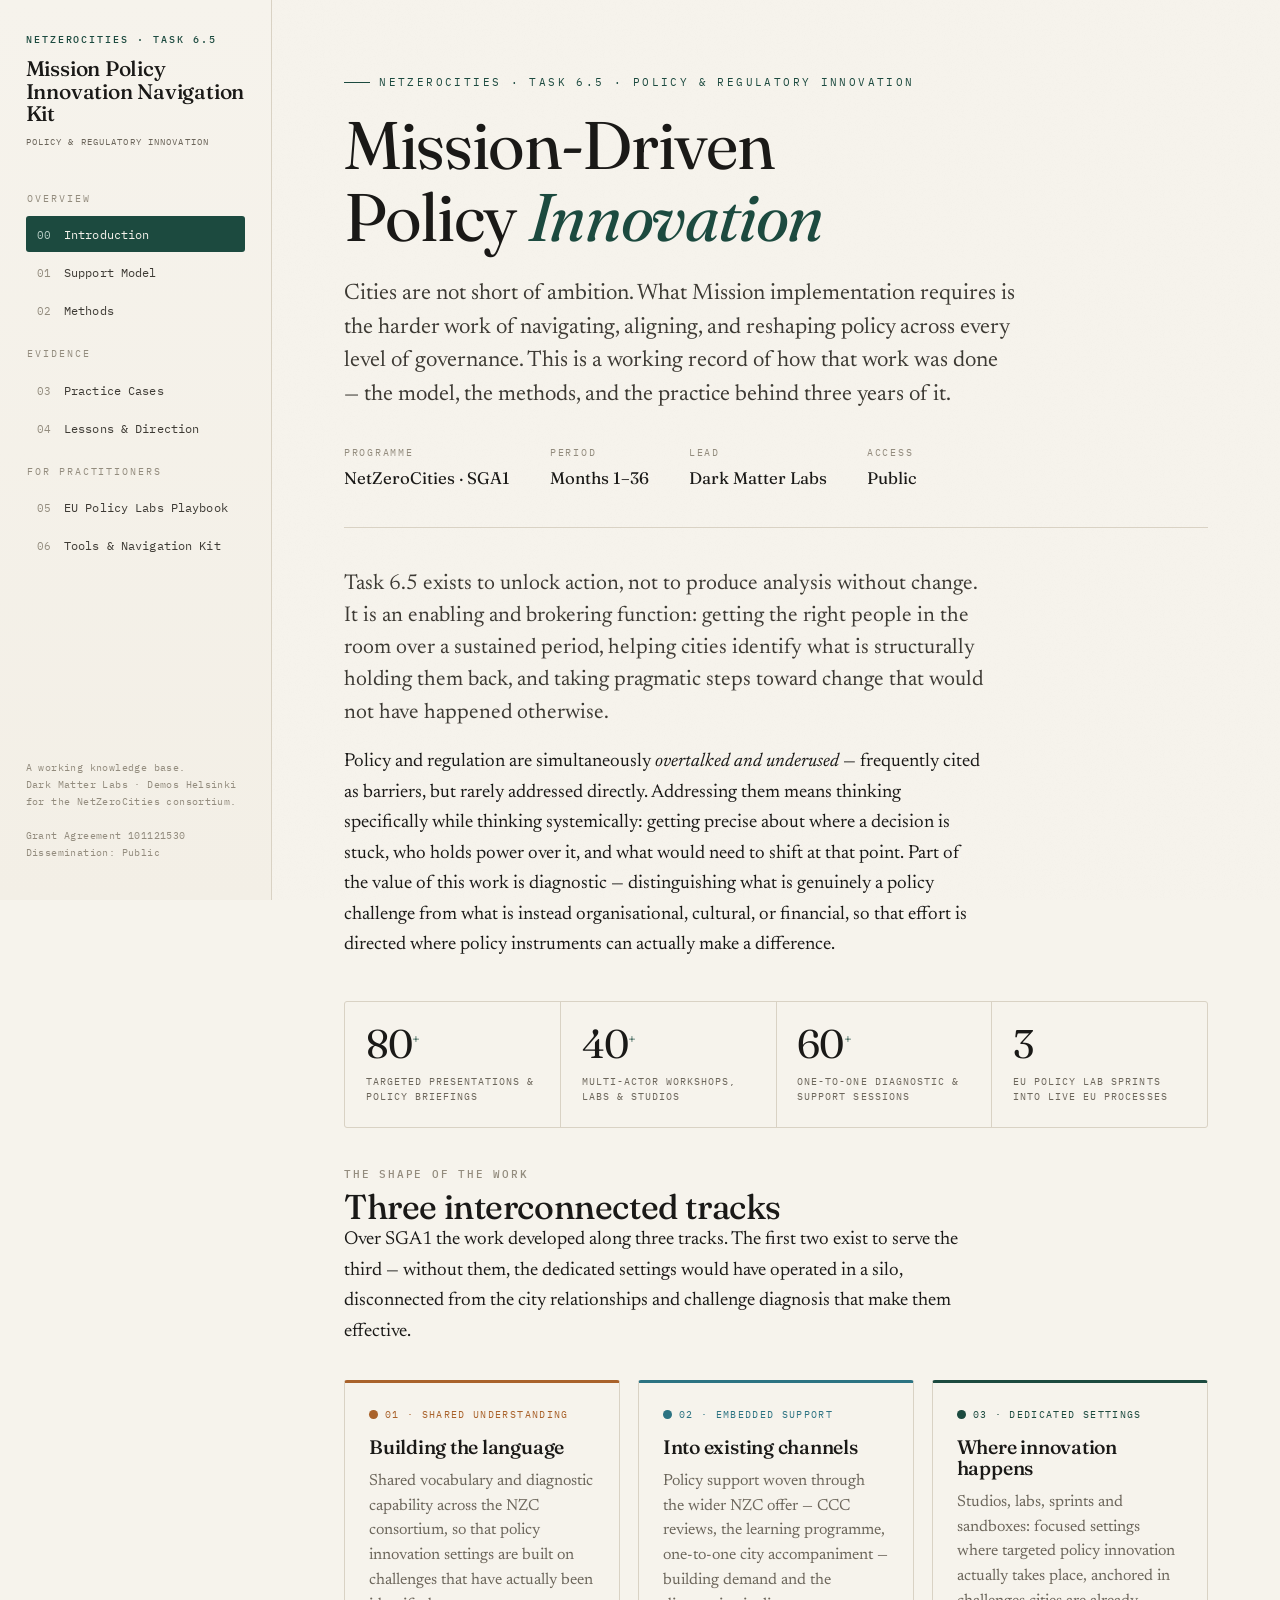
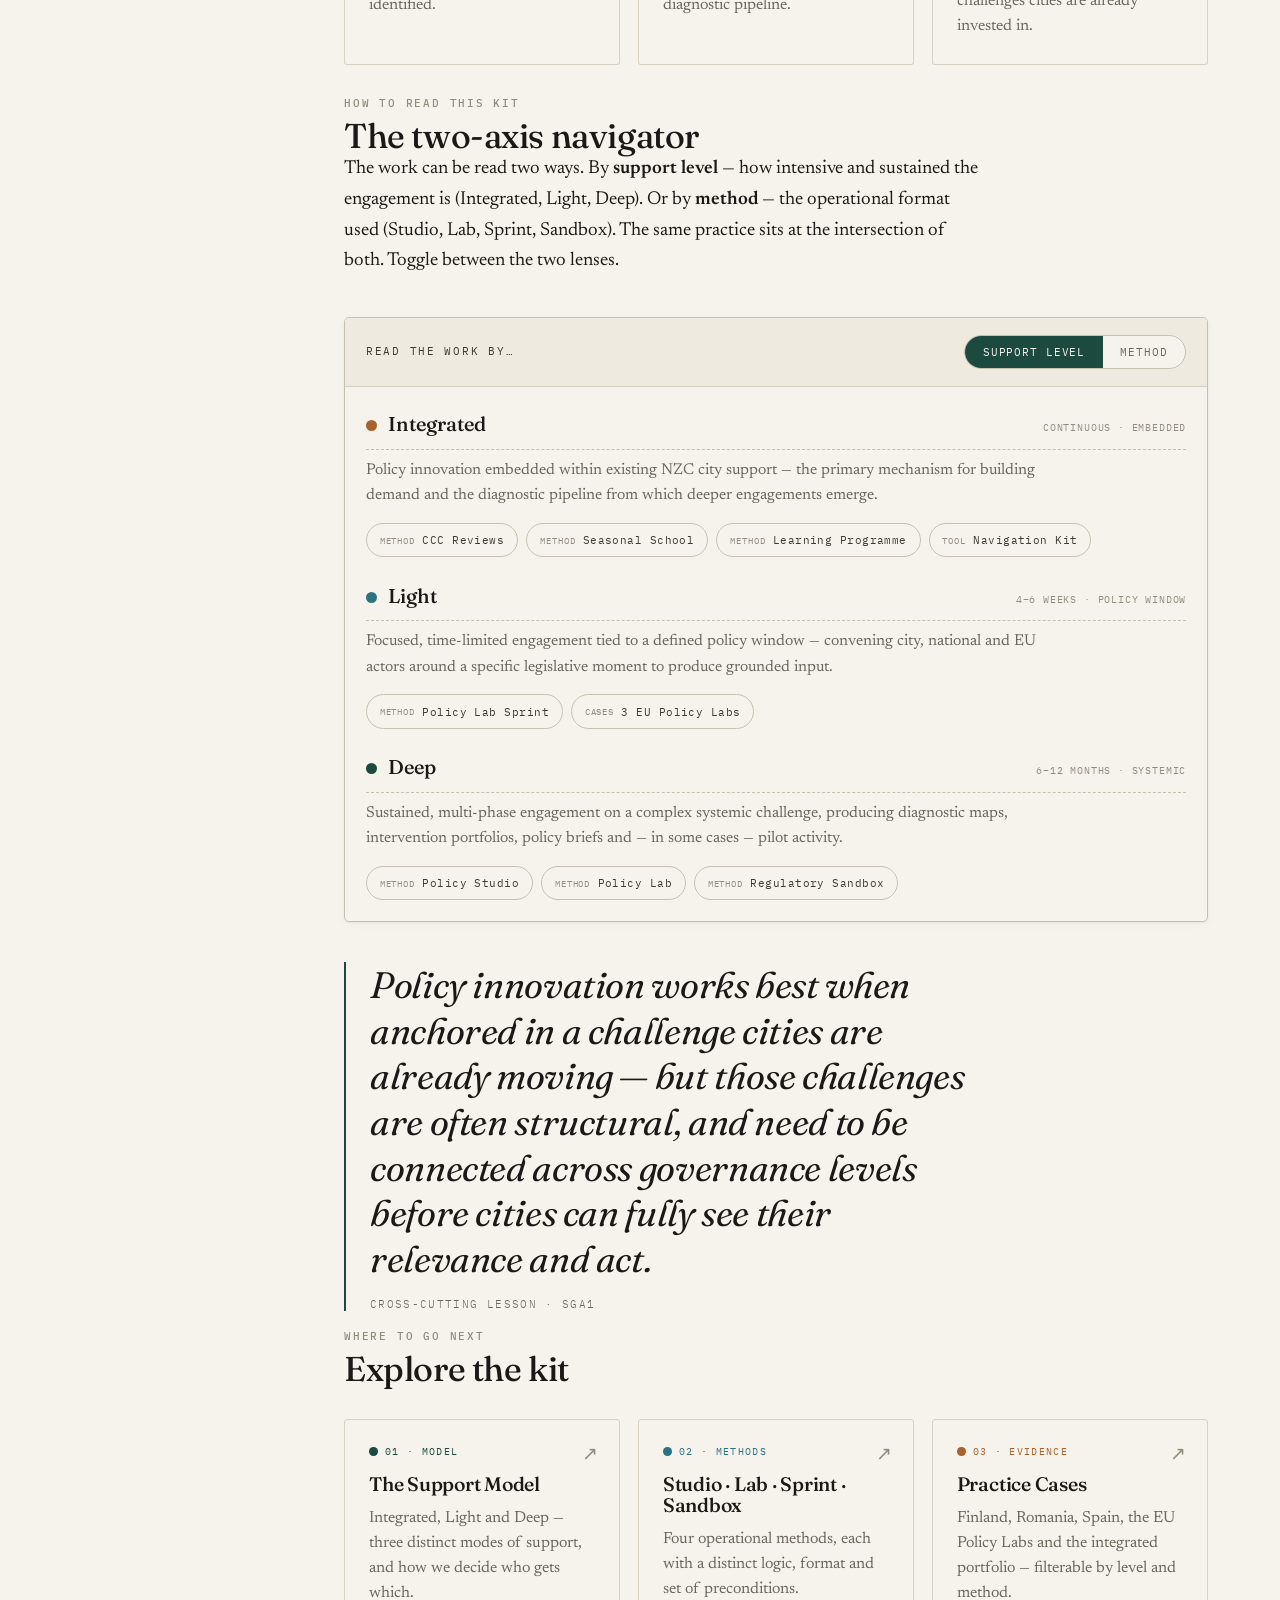
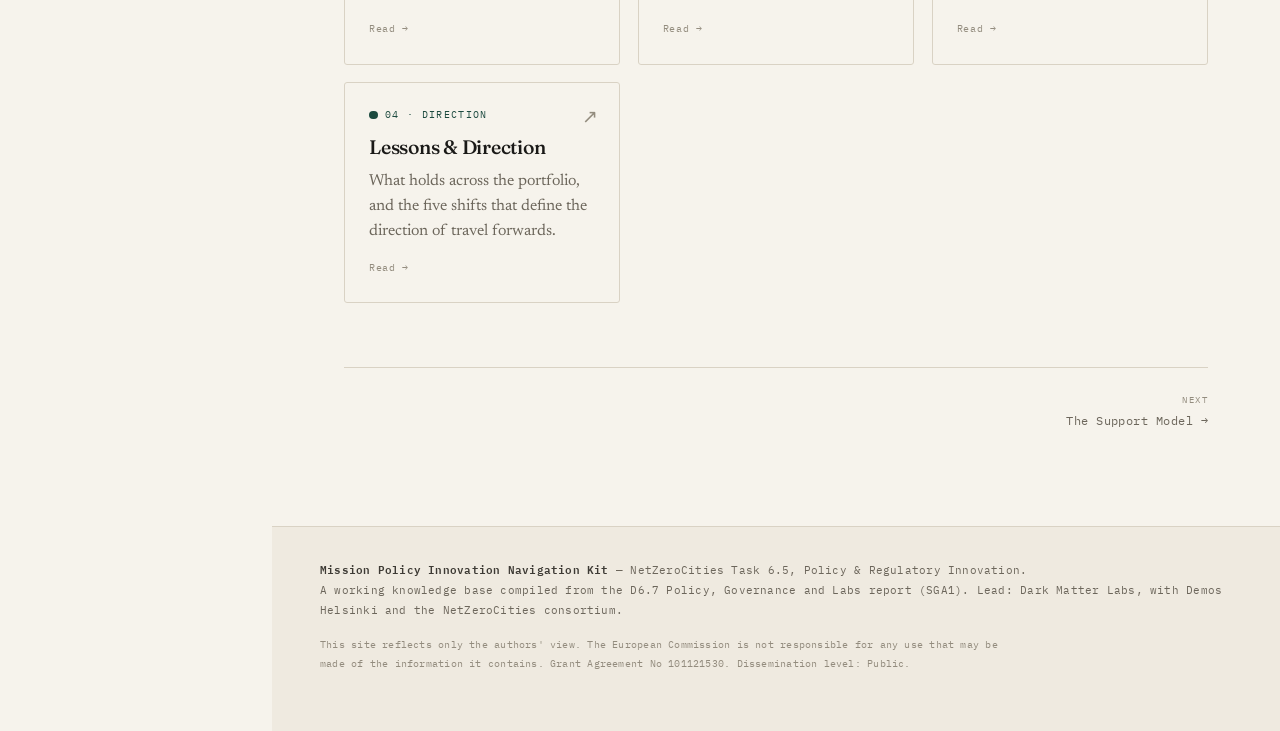
==== index.html @ be7169e0 "project init" ====
<!DOCTYPE html>
<html lang="en">
<head>
<meta charset="utf-8">
<meta name="viewport" content="width=device-width, initial-scale=1">
<title>Mission Policy Innovation Navigation Kit · NetZeroCities Task 6.5</title>
<meta name="description" content="A working knowledge base on Mission-Driven Policy Innovation: the Integrated, Light and Deep support model; the methods of Studio, Lab, Sprint and Sandbox; and the practice cases behind them. NetZeroCities Task 6.5 — Policy & Regulatory Innovation.">
<script>document.documentElement.className += ' js';</script>
<link rel="preconnect" href="https://fonts.googleapis.com">
<link rel="preconnect" href="https://fonts.gstatic.com" crossorigin>
<link href="https://fonts.googleapis.com/css2?family=Fraunces:ital,opsz,wght@0,9..144,300..600;1,9..144,300..500&family=IBM+Plex+Mono:wght@400;500&family=Newsreader:ital,opsz,wght@0,6..72,400..600;1,6..72,400..500&display=swap" rel="stylesheet">
<link rel="stylesheet" href="assets/css/styles.css">
</head>
<body>
<a class="skip" href="#main">Skip to content</a>
<div class="scrim" aria-hidden="true"></div>
<header class="topbar" data-topbar></header>
<div class="shell">
  <aside class="rail" id="rail" data-rail>
    <noscript>
      <a href="index.html">Introduction</a> ·
      <a href="support-model.html">Support Model</a> ·
      <a href="methods.html">Methods</a> ·
      <a href="cases.html">Practice Cases</a> ·
      <a href="lessons.html">Lessons</a> ·
      <a href="playbook.html">Playbook</a> ·
      <a href="resources.html">Tools</a>
    </noscript>
  </aside>

  <main class="main" id="main">
    <div class="wrap">

      <section class="hero reveal">
        <span class="eyebrow">NetZeroCities · Task 6.5 · Policy &amp; Regulatory Innovation</span>
        <h1 class="page-title">Mission-Driven<br>Policy <span class="accent">Innovation</span></h1>
        <p class="hero__deck">Cities are not short of ambition. What Mission implementation requires is the harder work of navigating, aligning, and reshaping policy across every level of governance. This is a working record of how that work was done — the model, the methods, and the practice behind three years of it.</p>
        <dl class="hero__meta">
          <div><dt>Programme</dt><dd>NetZeroCities · SGA1</dd></div>
          <div><dt>Period</dt><dd>Months 1–36</dd></div>
          <div><dt>Lead</dt><dd>Dark Matter Labs</dd></div>
          <div><dt>Access</dt><dd>Public</dd></div>
        </dl>
      </section>

      <section class="prose reveal">
        <p class="lead">Task&nbsp;6.5 exists to unlock action, not to produce analysis without change. It is an enabling and brokering function: getting the right people in the room over a sustained period, helping cities identify what is structurally holding them back, and taking pragmatic steps toward change that would not have happened otherwise.</p>
        <p>Policy and regulation are simultaneously <em>overtalked and underused</em> — frequently cited as barriers, but rarely addressed directly. Addressing them means thinking specifically while thinking systemically: getting precise about where a decision is stuck, who holds power over it, and what would need to shift at that point. Part of the value of this work is diagnostic — distinguishing what is genuinely a policy challenge from what is instead organisational, cultural, or financial, so that effort is directed where policy instruments can actually make a difference.</p>
      </section>

      <section class="stats reveal" aria-label="Portfolio at a glance">
        <div class="stat"><div class="stat__num">80<sup>+</sup></div><div class="stat__label">Targeted presentations &amp; policy briefings</div></div>
        <div class="stat"><div class="stat__num">40<sup>+</sup></div><div class="stat__label">Multi-actor workshops, labs &amp; studios</div></div>
        <div class="stat"><div class="stat__num">60<sup>+</sup></div><div class="stat__label">One-to-one diagnostic &amp; support sessions</div></div>
        <div class="stat"><div class="stat__num">3</div><div class="stat__label">EU Policy Lab Sprints into live EU processes</div></div>
      </section>

      <section class="prose reveal">
        <h2><span class="section-num">The shape of the work</span>Three interconnected tracks</h2>
        <p>Over SGA1 the work developed along three tracks. The first two exist to serve the third — without them, the dedicated settings would have operated in a silo, disconnected from the city relationships and challenge diagnosis that make them effective.</p>
      </section>

      <div class="card-grid cols-3 reveal">
        <div class="card edge-integrated">
          <span class="card__tier t-integrated">01 · Shared understanding</span>
          <h3>Building the language</h3>
          <p>Shared vocabulary and diagnostic capability across the NZC consortium, so that policy innovation settings are built on challenges that have actually been identified.</p>
        </div>
        <div class="card edge-light">
          <span class="card__tier t-light">02 · Embedded support</span>
          <h3>Into existing channels</h3>
          <p>Policy support woven through the wider NZC offer — CCC reviews, the learning programme, one-to-one city accompaniment — building demand and the diagnostic pipeline.</p>
        </div>
        <div class="card edge-deep">
          <span class="card__tier t-deep">03 · Dedicated settings</span>
          <h3>Where innovation happens</h3>
          <p>Studios, labs, sprints and sandboxes: focused settings where targeted policy innovation actually takes place, anchored in challenges cities are already invested in.</p>
        </div>
      </div>

      <!-- ============ THE NAVIGATOR (signature two-axis explorer) ============ -->
      <section class="prose reveal">
        <h2><span class="section-num">How to read this kit</span>The two-axis navigator</h2>
        <p>The work can be read two ways. By <strong>support level</strong> — how intensive and sustained the engagement is (Integrated, Light, Deep). Or by <strong>method</strong> — the operational format used (Studio, Lab, Sprint, Sandbox). The same practice sits at the intersection of both. Toggle between the two lenses.</p>
      </section>

      <div class="navigator reveal" data-navigator="level">
        <div class="navigator__head">
          <span class="navigator__title">Read the work by…</span>
          <div class="toggle" role="group" aria-label="Choose a lens">
            <button data-mode="level" aria-pressed="true">Support level</button>
            <button data-mode="method" aria-pressed="false">Method</button>
          </div>
        </div>
        <div class="navigator__body">

          <!-- View: by support level -->
          <div data-view="level">
            <div class="axis">
              <div class="axis__head">
                <span class="axis__dot" style="background:var(--tier-integrated)"></span>
                <span class="axis__name">Integrated</span>
                <span class="axis__meta">Continuous · embedded</span>
              </div>
              <p class="axis__desc">Policy innovation embedded within existing NZC city support — the primary mechanism for building demand and the diagnostic pipeline from which deeper engagements emerge.</p>
              <div class="chips">
                <a class="chip" href="cases.html#integrated"><span class="tag">Method</span> CCC Reviews</a>
                <a class="chip" href="cases.html#integrated"><span class="tag">Method</span> Seasonal School</a>
                <a class="chip" href="cases.html#integrated"><span class="tag">Method</span> Learning Programme</a>
                <a class="chip" href="resources.html"><span class="tag">Tool</span> Navigation Kit</a>
              </div>
            </div>
            <div class="axis">
              <div class="axis__head">
                <span class="axis__dot" style="background:var(--tier-light)"></span>
                <span class="axis__name">Light</span>
                <span class="axis__meta">4–6 weeks · policy window</span>
              </div>
              <p class="axis__desc">Focused, time-limited engagement tied to a defined policy window — convening city, national and EU actors around a specific legislative moment to produce grounded input.</p>
              <div class="chips">
                <a class="chip" href="methods.html#sprint"><span class="tag">Method</span> Policy Lab Sprint</a>
                <a class="chip" href="cases.html#eu-labs"><span class="tag">Cases</span> 3 EU Policy Labs</a>
              </div>
            </div>
            <div class="axis">
              <div class="axis__head">
                <span class="axis__dot" style="background:var(--tier-deep)"></span>
                <span class="axis__name">Deep</span>
                <span class="axis__meta">6–12 months · systemic</span>
              </div>
              <p class="axis__desc">Sustained, multi-phase engagement on a complex systemic challenge, producing diagnostic maps, intervention portfolios, policy briefs and — in some cases — pilot activity.</p>
              <div class="chips">
                <a class="chip" href="methods.html#studio"><span class="tag">Method</span> Policy Studio</a>
                <a class="chip" href="methods.html#lab"><span class="tag">Method</span> Policy Lab</a>
                <a class="chip" href="methods.html#sandbox"><span class="tag">Method</span> Regulatory Sandbox</a>
              </div>
            </div>
          </div>

          <!-- View: by method -->
          <div data-view="method" hidden>
            <div class="axis">
              <div class="axis__head">
                <span class="axis__dot" style="background:var(--tier-deep)"></span>
                <span class="axis__name">Policy Studio</span>
                <span class="axis__meta">Deep · 6 months+</span>
              </div>
              <p class="axis__desc">A sustained, foundational space working the full arc from problem identification to coalition-building and early intervention design. Open-ended at the start.</p>
              <div class="chips">
                <a class="chip" href="cases.html#romania"><span class="tag">Case</span> Romania · M100</a>
                <a class="chip" href="cases.html#poland"><span class="tag">Case</span> Poland · Municipal Finance</a>
              </div>
            </div>
            <div class="axis">
              <div class="axis__head">
                <span class="axis__dot" style="background:var(--tier-deep)"></span>
                <span class="axis__name">Policy Lab</span>
                <span class="axis__meta">Deep · 2–3 months</span>
              </div>
              <p class="axis__desc">A bounded, focused process that begins once the problem space is understood — oriented toward testing and developing specific policy instrument mixes.</p>
              <div class="chips">
                <a class="chip" href="cases.html#finland"><span class="tag">Case</span> Finland · Urban Logistics</a>
              </div>
            </div>
            <div class="axis">
              <div class="axis__head">
                <span class="axis__dot" style="background:var(--tier-light)"></span>
                <span class="axis__name">Policy Lab Sprint</span>
                <span class="axis__meta">Light · 4–6 weeks</span>
              </div>
              <p class="axis__desc">A compressed format for light-touch engagement tied to a specific, current policy window — rapid knowledge exchange and early-stage policy asks, especially at EU level.</p>
              <div class="chips">
                <a class="chip" href="cases.html#eu-labs"><span class="tag">Cases</span> Heating &amp; Cooling · Gas · Housing</a>
                <a class="chip" href="playbook.html"><span class="tag">Guide</span> EU Labs Playbook</a>
              </div>
            </div>
            <div class="axis">
              <div class="axis__head">
                <span class="axis__dot" style="background:var(--tier-deep)"></span>
                <span class="axis__name">Regulatory Sandbox</span>
                <span class="axis__meta">Deep · national approval</span>
              </div>
              <p class="axis__desc">A controlled space to test new regulatory approaches in real conditions before formal adoption. The most resource-intensive and politically complex format — it cannot be advanced by NZC or city teams alone.</p>
              <div class="chips">
                <a class="chip" href="cases.html#ireland"><span class="tag">Lead</span> Ireland · Retrofit</a>
                <a class="chip" href="methods.html#sandbox"><span class="tag">Method</span> How it works</a>
              </div>
            </div>
          </div>

        </div>
      </div>

      <section class="prose reveal">
        <p class="pull">Policy innovation works best when anchored in a challenge cities are already moving — but those challenges are often structural, and need to be connected across governance levels before cities can fully see their relevance and act.
        <cite>Cross-cutting lesson · SGA1</cite></p>
      </section>

      <section class="prose reveal">
        <h2><span class="section-num">Where to go next</span>Explore the kit</h2>
      </section>

      <div class="card-grid cols-2 reveal">
        <a class="card" href="support-model.html">
          <span class="card__arrow" aria-hidden="true">↗</span>
          <span class="card__tier t-deep">01 · Model</span>
          <h3>The Support Model</h3>
          <p>Integrated, Light and Deep — three distinct modes of support, and how we decide who gets which.</p>
          <span class="card__meta">Read →</span>
        </a>
        <a class="card" href="methods.html">
          <span class="card__arrow" aria-hidden="true">↗</span>
          <span class="card__tier t-light">02 · Methods</span>
          <h3>Studio · Lab · Sprint · Sandbox</h3>
          <p>Four operational methods, each with a distinct logic, format and set of preconditions.</p>
          <span class="card__meta">Read →</span>
        </a>
        <a class="card" href="cases.html">
          <span class="card__arrow" aria-hidden="true">↗</span>
          <span class="card__tier t-integrated">03 · Evidence</span>
          <h3>Practice Cases</h3>
          <p>Finland, Romania, Spain, the EU Policy Labs and the integrated portfolio — filterable by level and method.</p>
          <span class="card__meta">Read →</span>
        </a>
        <a class="card" href="lessons.html">
          <span class="card__arrow" aria-hidden="true">↗</span>
          <span class="card__tier t-deep">04 · Direction</span>
          <h3>Lessons &amp; Direction</h3>
          <p>What holds across the portfolio, and the five shifts that define the direction of travel forwards.</p>
          <span class="card__meta">Read →</span>
        </a>
      </div>

      <nav class="pager" aria-label="Page navigation">
        <span></span>
        <a class="next" href="support-model.html"><span>Next</span>The Support Model →</a>
      </nav>

    </div>

    <footer class="sitefoot">
      <div class="sitefoot__inner">
        <strong>Mission Policy Innovation Navigation Kit</strong> — NetZeroCities Task 6.5, Policy &amp; Regulatory Innovation.<br>
        A working knowledge base compiled from the D6.7 Policy, Governance and Labs report (SGA1). Lead: Dark Matter Labs, with Demos Helsinki and the NetZeroCities consortium.
        <p class="disclaimer">This site reflects only the authors' view. The European Commission is not responsible for any use that may be made of the information it contains. Grant Agreement No 101121530. Dissemination level: Public.</p>
      </div>
    </footer>
  </main>
</div>
<script src="assets/js/app.js"></script>
</body>
</html>
---- assets/css/styles.css ----
/* =====================================================================
   Mission Policy Innovation Navigation Kit
   NetZeroCities · Task 6.5 — Policy & Regulatory Innovation
   A public knowledge atlas. Editorial, warm, institutional.
   ===================================================================== */

/* ---------- Design tokens ---------- */
:root {
  /* Paper & ink */
  --paper:        #f6f3ec;
  --paper-2:      #efeae0;   /* recessed panels */
  --paper-3:      #e9e3d6;   /* deeper panels */
  --ink:          #1a1917;
  --ink-soft:     #3d3a34;
  --muted:        #6c665b;
  --faint:        #938c7e;
  --hair:         #d9d2c4;
  --hair-strong:  #c8c0ae;

  /* Accent — considered evergreen, not eco-cliché */
  --accent:       #1c4a3f;
  --accent-deep:  #123028;
  --accent-tint:  #dfe8e1;

  /* Functional tier colours */
  --tier-integrated: #a9622b;  /* clay   */
  --tier-light:      #2c7382;  /* teal   */
  --tier-deep:       #1c4a3f;  /* green  */
  --tier-integrated-tint: #f0e3d5;
  --tier-light-tint:      #dcebee;
  --tier-deep-tint:       #dfe8e1;

  /* Practitioner / grey-learning highlight */
  --practitioner-bg:   #efe7d7;
  --practitioner-edge: #a9622b;

  /* Type */
  --display: "Fraunces", Georgia, "Times New Roman", serif;
  --body:    "Newsreader", Georgia, serif;
  --mono:    "IBM Plex Mono", ui-monospace, "SFMono-Regular", Menlo, monospace;

  /* Rhythm */
  --measure: 40rem;
  --gutter:  clamp(1.25rem, 4vw, 3rem);
  --rail:    17rem;

  --shadow-sm: 0 1px 2px rgba(26,25,23,.05), 0 2px 8px rgba(26,25,23,.04);
  --shadow-md: 0 4px 14px rgba(26,25,23,.08), 0 12px 40px rgba(26,25,23,.06);
  --radius: 3px;
}

/* ---------- Reset ---------- */
*, *::before, *::after { box-sizing: border-box; }
html { -webkit-text-size-adjust: 100%; scroll-behavior: smooth; }
@media (prefers-reduced-motion: reduce) {
  html { scroll-behavior: auto; }
  * { animation-duration: .001ms !important; transition-duration: .001ms !important; }
}
body {
  margin: 0;
  background: var(--paper);
  color: var(--ink);
  font-family: var(--body);
  font-size: 1.18rem;
  line-height: 1.62;
  font-optical-sizing: auto;
  -webkit-font-smoothing: antialiased;
  text-rendering: optimizeLegibility;
}
img { max-width: 100%; display: block; }
a { color: inherit; }
h1,h2,h3,h4 { font-family: var(--display); font-weight: 460; line-height: 1.08; margin: 0; letter-spacing: -.012em; }

/* Paper grain — subtle atmosphere */
body::before {
  content: "";
  position: fixed; inset: 0;
  pointer-events: none;
  z-index: 0;
  opacity: .5;
  background-image: url("data:image/svg+xml,%3Csvg xmlns='http://www.w3.org/2000/svg' width='140' height='140'%3E%3Cfilter id='n'%3E%3CfeTurbulence type='fractalNoise' baseFrequency='.85' numOctaves='2' stitchTiles='stitch'/%3E%3CfeColorMatrix type='saturate' values='0'/%3E%3C/filter%3E%3Crect width='100%25' height='100%25' filter='url(%23n)' opacity='.035'/%3E%3C/svg%3E");
}

/* ---------- Layout shell ---------- */
.shell { display: grid; grid-template-columns: var(--rail) 1fr; min-height: 100vh; position: relative; z-index: 1; }

/* ---------- Sidebar rail ---------- */
.rail {
  position: sticky; top: 0; align-self: start;
  height: 100vh; overflow-y: auto;
  border-right: 1px solid var(--hair);
  padding: 2rem 1.6rem 2.4rem;
  background: linear-gradient(180deg, var(--paper) 0%, #f3efe6 100%);
  display: flex; flex-direction: column; gap: 1.6rem;
}
.brand { display: block; text-decoration: none; }
.brand__kicker {
  display: block;
  font-family: var(--mono); font-size: .62rem; letter-spacing: .2em;
  text-transform: uppercase; color: var(--tier-deep); font-weight: 500;
}
.brand__title { display: block; font-family: var(--display); font-size: 1.32rem; line-height: 1.08; margin-top: .55rem; font-weight: 500; letter-spacing: -.01em; }
.brand__sub { display: block; font-family: var(--mono); font-size: .58rem; letter-spacing: .12em; color: var(--muted); margin-top: .55rem; text-transform: uppercase; }

.nav { display: flex; flex-direction: column; gap: .1rem; }
.nav__label {
  font-family: var(--mono); font-size: .6rem; letter-spacing: .2em; text-transform: uppercase;
  color: var(--faint); margin: 1rem 0 .5rem; padding-left: .1rem;
}
.nav a {
  text-decoration: none; color: var(--ink-soft);
  font-family: var(--mono); font-size: .78rem; letter-spacing: .01em;
  padding: .5rem .7rem; border-radius: var(--radius);
  display: flex; align-items: baseline; gap: .6rem;
  transition: background .18s ease, color .18s ease;
}
.nav a .idx { color: var(--faint); font-size: .68rem; min-width: 1.1rem; }
.nav a:hover { background: var(--paper-3); color: var(--ink); }
.nav a[aria-current="page"] { background: var(--accent); color: #f6f3ec; }
.nav a[aria-current="page"] .idx { color: #b9cec6; }

.rail__foot { margin-top: auto; font-family: var(--mono); font-size: .62rem; color: var(--faint); line-height: 1.7; letter-spacing: .04em; }
.rail__foot a { color: var(--muted); }

/* ---------- Mobile top bar ---------- */
.topbar { display: none; }

/* ---------- Main column ---------- */
.main { min-width: 0; }
.wrap { max-width: 60rem; margin: 0 auto; padding: var(--gutter); padding-top: clamp(2rem, 5vw, 4.5rem); padding-bottom: 6rem; }
.prose { max-width: var(--measure); }
.prose p { margin: 0 0 1.15rem; }
.prose p.lead { font-size: 1.34rem; line-height: 1.5; color: var(--ink-soft); }
.prose > * + h2 { margin-top: 3rem; }
.prose > * + h3 { margin-top: 2.1rem; }
.prose strong { font-weight: 600; }
.prose em { font-style: italic; }

/* ---------- Eyebrows, headings ---------- */
.eyebrow {
  font-family: var(--mono); font-size: .68rem; letter-spacing: .22em; text-transform: uppercase;
  color: var(--tier-deep); display: inline-flex; align-items: center; gap: .6rem; margin-bottom: 1.1rem;
}
.eyebrow::before { content: ""; width: 1.6rem; height: 1px; background: var(--tier-deep); display: inline-block; }

h1.page-title { font-size: clamp(2.5rem, 6vw, 4.2rem); font-weight: 400; letter-spacing: -.02em; }
h1.page-title .accent { font-style: italic; color: var(--accent); }
h2 { font-size: clamp(1.6rem, 3vw, 2.15rem); }
h3 { font-size: 1.32rem; font-weight: 520; }
.section-num {
  font-family: var(--mono); font-size: .7rem; letter-spacing: .16em; color: var(--faint);
  text-transform: uppercase; display: block; margin-bottom: .5rem;
}

/* ---------- Hero ---------- */
.hero { padding-bottom: 1rem; border-bottom: 1px solid var(--hair); margin-bottom: 2.5rem; }
.hero__deck { font-size: 1.4rem; line-height: 1.5; color: var(--ink-soft); max-width: 42rem; margin-top: 1.5rem; }
.hero__meta { display: flex; flex-wrap: wrap; gap: 1.5rem 2.5rem; margin-top: 2rem; }
.hero__meta div { }
.hero__meta dt { font-family: var(--mono); font-size: .6rem; letter-spacing: .18em; text-transform: uppercase; color: var(--faint); }
.hero__meta dd { margin: .3rem 0 0; font-family: var(--display); font-size: 1.05rem; }

/* ---------- Stat band ---------- */
.stats { display: grid; grid-template-columns: repeat(auto-fit, minmax(9rem,1fr)); gap: 1px; background: var(--hair); border: 1px solid var(--hair); border-radius: var(--radius); overflow: hidden; margin: 2.5rem 0; }
.stat { background: var(--paper); padding: 1.4rem 1.3rem; }
.stat__num { font-family: var(--display); font-size: 2.5rem; font-weight: 380; line-height: 1; letter-spacing: -.02em; }
.stat__num sup { font-size: .9rem; vertical-align: super; color: var(--accent); }
.stat__label { font-family: var(--mono); font-size: .64rem; letter-spacing: .1em; text-transform: uppercase; color: var(--muted); margin-top: .6rem; line-height: 1.5; }

/* ---------- Cards ---------- */
.card-grid { display: grid; gap: 1.1rem; margin: 2rem 0; }
.card-grid.cols-2 { grid-template-columns: repeat(auto-fit, minmax(17rem,1fr)); }
.card-grid.cols-3 { grid-template-columns: repeat(auto-fit, minmax(14rem,1fr)); }

.card {
  background: var(--paper); border: 1px solid var(--hair); border-radius: var(--radius);
  padding: 1.5rem 1.5rem 1.6rem; text-decoration: none; color: inherit; display: flex; flex-direction: column;
  transition: transform .2s ease, box-shadow .2s ease, border-color .2s ease;
  position: relative; overflow: hidden;
}
a.card:hover { transform: translateY(-3px); box-shadow: var(--shadow-md); border-color: var(--hair-strong); }
.card__tier { font-family: var(--mono); font-size: .6rem; letter-spacing: .14em; text-transform: uppercase; display: inline-flex; align-items: center; gap: .45rem; margin-bottom: .9rem; }
.card__tier::before { content: ""; width: .55rem; height: .55rem; border-radius: 50%; background: currentColor; }
.card h3 { font-size: 1.22rem; }
.card p { font-size: 1rem; line-height: 1.55; color: var(--muted); margin: .7rem 0 0; }
.card__meta { margin-top: auto; padding-top: 1rem; font-family: var(--mono); font-size: .64rem; letter-spacing: .06em; color: var(--faint); }
.card__arrow { position: absolute; top: 1.3rem; right: 1.3rem; color: var(--faint); transition: transform .2s ease, color .2s ease; }
a.card:hover .card__arrow { transform: translate(2px,-2px); color: var(--accent); }

/* tier tinting */
.t-integrated { color: var(--tier-integrated); }
.t-light { color: var(--tier-light); }
.t-deep { color: var(--tier-deep); }
.card.edge-integrated { border-top: 3px solid var(--tier-integrated); }
.card.edge-light { border-top: 3px solid var(--tier-light); }
.card.edge-deep { border-top: 3px solid var(--tier-deep); }

/* ---------- Navigator (the two-axis explorer) ---------- */
.navigator { border: 1px solid var(--hair-strong); border-radius: 5px; background: var(--paper); margin: 2.5rem 0; box-shadow: var(--shadow-sm); overflow: hidden; }
.navigator__head { display: flex; flex-wrap: wrap; align-items: center; justify-content: space-between; gap: 1rem; padding: 1.1rem 1.3rem; border-bottom: 1px solid var(--hair); background: var(--paper-2); }
.navigator__title { font-family: var(--mono); font-size: .68rem; letter-spacing: .16em; text-transform: uppercase; color: var(--ink-soft); }
.toggle { display: inline-flex; border: 1px solid var(--hair-strong); border-radius: 100px; overflow: hidden; background: var(--paper); }
.toggle button {
  font-family: var(--mono); font-size: .68rem; letter-spacing: .08em; text-transform: uppercase;
  border: 0; background: transparent; color: var(--muted); padding: .55rem 1.1rem; cursor: pointer;
  transition: background .2s ease, color .2s ease;
}
.toggle button[aria-pressed="true"] { background: var(--accent); color: var(--paper); }
.navigator__body { padding: 1.3rem; }
.axis { margin-bottom: 1.4rem; }
.axis:last-child { margin-bottom: 0; }
.axis__head { display: flex; align-items: baseline; gap: .7rem; margin-bottom: .9rem; padding-bottom: .5rem; border-bottom: 1px dashed var(--hair-strong); }
.axis__dot { width: .7rem; height: .7rem; border-radius: 50%; flex: none; }
.axis__name { font-family: var(--display); font-size: 1.25rem; font-weight: 500; }
.axis__meta { font-family: var(--mono); font-size: .64rem; letter-spacing: .08em; color: var(--faint); text-transform: uppercase; margin-left: auto; }
.axis__desc { font-size: .98rem; color: var(--muted); margin: -.4rem 0 .9rem; max-width: 44rem; }
.chips { display: flex; flex-wrap: wrap; gap: .5rem; }
.chip {
  font-family: var(--mono); font-size: .7rem; letter-spacing: .04em;
  padding: .45rem .8rem; border-radius: 100px; border: 1px solid var(--hair-strong);
  background: var(--paper); color: var(--ink-soft); text-decoration: none;
  display: inline-flex; align-items: center; gap: .45rem; transition: all .18s ease;
}
.chip:hover { border-color: var(--accent); color: var(--accent); background: var(--accent-tint); }
.chip .tag { font-size: .58rem; letter-spacing: .1em; text-transform: uppercase; color: var(--faint); }

/* ---------- Matrix (methods × support level) ---------- */
.matrix { width: 100%; border-collapse: collapse; margin: 2rem 0; font-size: .98rem; }
.matrix th, .matrix td { text-align: left; padding: .95rem 1rem; border-bottom: 1px solid var(--hair); vertical-align: top; }
.matrix thead th { font-family: var(--mono); font-size: .6rem; letter-spacing: .14em; text-transform: uppercase; color: var(--faint); font-weight: 500; border-bottom: 1px solid var(--hair-strong); }
.matrix tbody th { font-family: var(--display); font-weight: 520; font-size: 1.1rem; white-space: nowrap; }
.matrix tbody tr:hover { background: var(--paper-2); }
.matrix a { color: var(--accent); text-decoration: none; border-bottom: 1px solid var(--accent-tint); }
.matrix a:hover { border-color: var(--accent); }
.matrix .lvl { font-family: var(--mono); font-size: .62rem; letter-spacing: .08em; text-transform: uppercase; display: inline-flex; align-items: center; gap: .4rem; white-space: nowrap; }
.matrix .lvl::before { content: ""; width: .5rem; height: .5rem; border-radius: 50%; background: currentColor; }
.matrix__scroll { overflow-x: auto; -webkit-overflow-scrolling: touch; margin: 2rem -0.2rem; }
@media (max-width: 620px){ .matrix { font-size: .9rem; } .matrix th, .matrix td { padding: .7rem .6rem; } }

/* ---------- Method / detail blocks ---------- */
.detail { border: 1px solid var(--hair); border-radius: var(--radius); background: var(--paper); padding: 1.7rem 1.7rem 1.8rem; margin: 1.4rem 0; scroll-margin-top: 2rem; }
.detail__top { border-left: 3px solid var(--accent); padding-left: 1.1rem; margin-bottom: 1.2rem; }
.detail.tier-integrated .detail__top { border-color: var(--tier-integrated); }
.detail.tier-light .detail__top { border-color: var(--tier-light); }
.detail.tier-deep .detail__top { border-color: var(--tier-deep); }
.detail h3 { font-size: 1.55rem; }
.detail__tagline { font-family: var(--mono); font-size: .66rem; letter-spacing: .1em; text-transform: uppercase; color: var(--muted); margin-top: .5rem; }
.spec { display: grid; grid-template-columns: repeat(auto-fit, minmax(11rem,1fr)); gap: 1rem 1.4rem; margin-top: 1.3rem; padding-top: 1.2rem; border-top: 1px solid var(--hair); }
.spec dt { font-family: var(--mono); font-size: .6rem; letter-spacing: .14em; text-transform: uppercase; color: var(--faint); margin-bottom: .3rem; }
.spec dd { margin: 0; font-size: 1rem; line-height: 1.5; }

/* ---------- Practitioner panel (grey learnings) ---------- */
.practitioner {
  background: var(--practitioner-bg);
  border: 1px solid #ddd0b8; border-left: 3px solid var(--practitioner-edge);
  border-radius: var(--radius); margin: 1.6rem 0; overflow: hidden;
}
.practitioner > summary {
  cursor: pointer; list-style: none; padding: 1rem 1.3rem;
  display: flex; align-items: center; gap: .8rem;
  font-family: var(--mono); font-size: .72rem; letter-spacing: .1em; text-transform: uppercase; color: #6d4419;
}
.practitioner > summary::-webkit-details-marker { display: none; }
.practitioner > summary .badge {
  font-size: .58rem; letter-spacing: .12em; background: var(--practitioner-edge); color: #f6f3ec;
  padding: .25rem .55rem; border-radius: 100px;
}
.practitioner > summary .caret { margin-left: auto; transition: transform .2s ease; }
.practitioner[open] > summary .caret { transform: rotate(90deg); }
.practitioner__body { padding: 0 1.3rem 1.3rem; }
.practitioner__body p { font-size: 1.02rem; }
.practitioner__body ul { margin: 0; padding: 0; list-style: none; }
.practitioner__body li { position: relative; padding-left: 1.4rem; margin-bottom: .9rem; font-size: 1.02rem; line-height: 1.55; }
.practitioner__body li::before { content: "—"; position: absolute; left: 0; color: var(--practitioner-edge); }
.practitioner__body li strong { color: #5a3712; }

/* ---------- Callout / note ---------- */
.note { border: 1px solid var(--hair); border-left: 3px solid var(--tier-light); background: var(--paper-2); padding: 1.1rem 1.3rem; border-radius: var(--radius); margin: 1.5rem 0; font-size: 1.02rem; }
.note__label { font-family: var(--mono); font-size: .62rem; letter-spacing: .14em; text-transform: uppercase; color: var(--tier-light); display: block; margin-bottom: .45rem; }

.placeholder-link { font-family: var(--mono); font-size: .82em; color: var(--faint); border: 1px dashed var(--hair-strong); padding: .05rem .4rem; border-radius: 3px; white-space: nowrap; }

/* ---------- Filter bar (cases) ---------- */
.filterbar { display: flex; flex-wrap: wrap; align-items: center; gap: .9rem 1.4rem; padding: 1.1rem 0; border-top: 1px solid var(--hair); border-bottom: 1px solid var(--hair); margin: 1.5rem 0 2rem; }
.filterbar__group { display: flex; align-items: center; gap: .6rem; flex-wrap: wrap; }
.filterbar__label { font-family: var(--mono); font-size: .6rem; letter-spacing: .16em; text-transform: uppercase; color: var(--faint); }
.filter { font-family: var(--mono); font-size: .68rem; letter-spacing: .04em; padding: .4rem .8rem; border-radius: 100px; border: 1px solid var(--hair-strong); background: var(--paper); color: var(--ink-soft); cursor: pointer; transition: all .16s ease; text-transform: uppercase; }
.filter:hover { border-color: var(--accent); }
.filter[aria-pressed="true"] { background: var(--ink); color: var(--paper); border-color: var(--ink); }
.filter.f-integrated[aria-pressed="true"] { background: var(--tier-integrated); border-color: var(--tier-integrated); }
.filter.f-light[aria-pressed="true"] { background: var(--tier-light); border-color: var(--tier-light); }
.filter.f-deep[aria-pressed="true"] { background: var(--tier-deep); border-color: var(--tier-deep); }

.case-list { display: grid; gap: 1.2rem; }
.case { border: 1px solid var(--hair); border-radius: 4px; background: var(--paper); padding: 1.6rem 1.7rem; transition: box-shadow .2s ease, opacity .3s ease; scroll-margin-top: 2rem; }
.case.is-hidden { display: none; }
.case__head { display: flex; flex-wrap: wrap; align-items: baseline; gap: .8rem; }
.case__flag { display: flex; gap: .5rem; flex-wrap: wrap; margin-left: auto; }
.tagpill { font-family: var(--mono); font-size: .58rem; letter-spacing: .1em; text-transform: uppercase; padding: .28rem .6rem; border-radius: 100px; border: 1px solid currentColor; }
.case h3 { font-size: 1.45rem; }
.case__geo { font-family: var(--mono); font-size: .68rem; letter-spacing: .08em; color: var(--muted); text-transform: uppercase; margin-top: .3rem; }
.case__body { margin-top: 1rem; }
.case__body p { font-size: 1.05rem; }
.case__outputs { margin: 1.1rem 0 0; padding: 1.1rem 0 0; border-top: 1px solid var(--hair); }
.case__outputs h4 { font-family: var(--mono); font-size: .62rem; letter-spacing: .14em; text-transform: uppercase; color: var(--faint); margin: 0 0 .7rem; font-weight: 500; }
.case__outputs ul { margin: 0; padding-left: 1.1rem; }
.case__outputs li { margin-bottom: .4rem; font-size: 1rem; line-height: 1.5; }

/* ---------- Timeline (playbook runway) ---------- */
.timeline { display: grid; gap: 0; margin: 2rem 0; border: 1px solid var(--hair); border-radius: 4px; overflow: hidden; }
.tl-phase { display: grid; grid-template-columns: 8rem 1fr; border-bottom: 1px solid var(--hair); }
.tl-phase:last-child { border-bottom: 0; }
.tl-phase__when { background: var(--accent); color: var(--paper); padding: 1.1rem 1rem; font-family: var(--mono); font-size: .68rem; letter-spacing: .08em; text-transform: uppercase; }
.tl-phase:nth-child(even) .tl-phase__when { background: var(--accent-deep); }
.tl-phase__what { padding: 1.1rem 1.3rem; }
.tl-phase__what h4 { font-family: var(--display); font-size: 1.15rem; margin: 0 0 .4rem; }
.tl-phase__what p { margin: 0; font-size: 1rem; color: var(--muted); }

.checklist { list-style: none; margin: 1rem 0 0; padding: 0; }
.checklist li { position: relative; padding-left: 1.8rem; margin-bottom: .6rem; font-size: 1.02rem; line-height: 1.5; }
.checklist li::before { content: ""; position: absolute; left: 0; top: .35em; width: .85rem; height: .85rem; border: 1.5px solid var(--tier-deep); border-radius: 2px; }

/* ---------- Big pull quote ---------- */
.pull { font-family: var(--display); font-size: clamp(1.5rem, 3.2vw, 2.3rem); line-height: 1.24; font-weight: 380; letter-spacing: -.01em; margin: 3rem 0; padding-left: 1.5rem; border-left: 2px solid var(--accent); color: var(--ink); font-style: italic; }
.pull cite { display: block; font-family: var(--mono); font-style: normal; font-size: .7rem; letter-spacing: .12em; text-transform: uppercase; color: var(--muted); margin-top: 1rem; }

/* ---------- Shifts (numbered) ---------- */
.shift { display: grid; grid-template-columns: 3.5rem 1fr; gap: 1.3rem; padding: 1.6rem 0; border-top: 1px solid var(--hair); }
.shift__n { font-family: var(--display); font-size: 2.6rem; font-weight: 340; color: var(--accent); line-height: 1; }
.shift__from-to { font-family: var(--mono); font-size: .66rem; letter-spacing: .08em; text-transform: uppercase; color: var(--faint); margin-bottom: .6rem; }
.shift__from-to b { color: var(--tier-integrated); font-weight: 500; }
.shift__from-to i { color: var(--tier-deep); font-style: normal; font-weight: 500; }
.shift h3 { font-size: 1.35rem; margin-bottom: .5rem; }
.shift p { margin: 0; color: var(--ink-soft); font-size: 1.05rem; }

/* ---------- Section divider ---------- */
.rule { border: 0; border-top: 1px solid var(--hair); margin: 3rem 0; }
.dotrule { border: 0; border-top: 1px dashed var(--hair-strong); margin: 2.2rem 0; }

/* ---------- Next / prev footer ---------- */
.pager { display: flex; justify-content: space-between; gap: 1rem; margin-top: 4rem; padding-top: 1.5rem; border-top: 1px solid var(--hair); }
.pager a { text-decoration: none; font-family: var(--mono); font-size: .72rem; letter-spacing: .04em; color: var(--muted); max-width: 48%; transition: color .18s ease; }
.pager a:hover { color: var(--accent); }
.pager a span { display: block; font-size: .58rem; letter-spacing: .16em; text-transform: uppercase; color: var(--faint); margin-bottom: .3rem; }
.pager a.next { text-align: right; margin-left: auto; }

.sitefoot { border-top: 1px solid var(--hair); background: var(--paper-2); padding: 2rem var(--gutter) 3rem; }
.sitefoot__inner { max-width: 60rem; margin: 0 auto; font-family: var(--mono); font-size: .68rem; line-height: 1.8; color: var(--muted); letter-spacing: .02em; }
.sitefoot__inner strong { color: var(--ink-soft); font-weight: 600; }
.disclaimer { margin-top: 1rem; font-size: .64rem; color: var(--faint); max-width: 44rem; }

/* ---------- Reveal on load ----------
   Pure CSS, triggered by the tiny inline <head> script that adds `.js`.
   Deliberately TRANSFORM-ONLY: the element is always fully opaque, so if
   the animation engine is paused (backgrounded tab) or JS never loads,
   content is still visible — just positioned normally. Never a white screen. */
html.js .reveal { animation: rise .7s cubic-bezier(.22,.61,.36,1) both; }
html.js .reveal:nth-child(2){ animation-delay:.06s }
html.js .reveal:nth-child(3){ animation-delay:.12s }
html.js .reveal:nth-child(4){ animation-delay:.18s }
html.js .reveal:nth-child(5){ animation-delay:.24s }
@keyframes rise { from { transform: translateY(16px); } to { transform: translateY(0); } }

/* skip link */
.skip { position: absolute; left: -999px; top: 0; background: var(--ink); color: var(--paper); padding: .6rem 1rem; font-family: var(--mono); font-size: .8rem; z-index: 100; }
.skip:focus { left: .5rem; top: .5rem; }

/* ---------- Responsive ---------- */
@media (max-width: 860px) {
  .shell { grid-template-columns: 1fr; }
  .rail {
    position: fixed; inset: 0 0 0 auto; width: min(82vw, 20rem); z-index: 50;
    transform: translateX(100%); transition: transform .3s cubic-bezier(.4,0,.2,1);
    box-shadow: var(--shadow-md); border-left: 1px solid var(--hair);
  }
  body.nav-open .rail { transform: none; }
  .topbar {
    display: flex; align-items: center; justify-content: space-between;
    position: sticky; top: 0; z-index: 40; padding: .9rem var(--gutter);
    background: rgba(246,243,236,.9); backdrop-filter: blur(8px); border-bottom: 1px solid var(--hair);
  }
  .topbar__brand { font-family: var(--display); font-size: 1.05rem; text-decoration: none; color: var(--ink); }
  .topbar__brand small { display: block; font-family: var(--mono); font-size: .54rem; letter-spacing: .14em; text-transform: uppercase; color: var(--muted); }
  .menu-btn { border: 1px solid var(--hair-strong); background: var(--paper); border-radius: var(--radius); padding: .5rem .8rem; font-family: var(--mono); font-size: .68rem; letter-spacing: .1em; text-transform: uppercase; cursor: pointer; }
  .scrim { position: fixed; inset: 0; background: rgba(26,25,23,.35); opacity: 0; pointer-events: none; transition: opacity .3s ease; z-index: 45; }
  body.nav-open .scrim { opacity: 1; pointer-events: auto; }
  .shift { grid-template-columns: 2.4rem 1fr; gap: .9rem; }
  .tl-phase { grid-template-columns: 1fr; }
  .tl-phase__when { border-bottom: 1px solid rgba(255,255,255,.15); }
}
@media (min-width: 861px) { .topbar, .scrim { display: none; } }

@media (max-width: 520px) {
  body { font-size: 1.08rem; }
  .navigator__head { flex-direction: column; align-items: flex-start; }
}
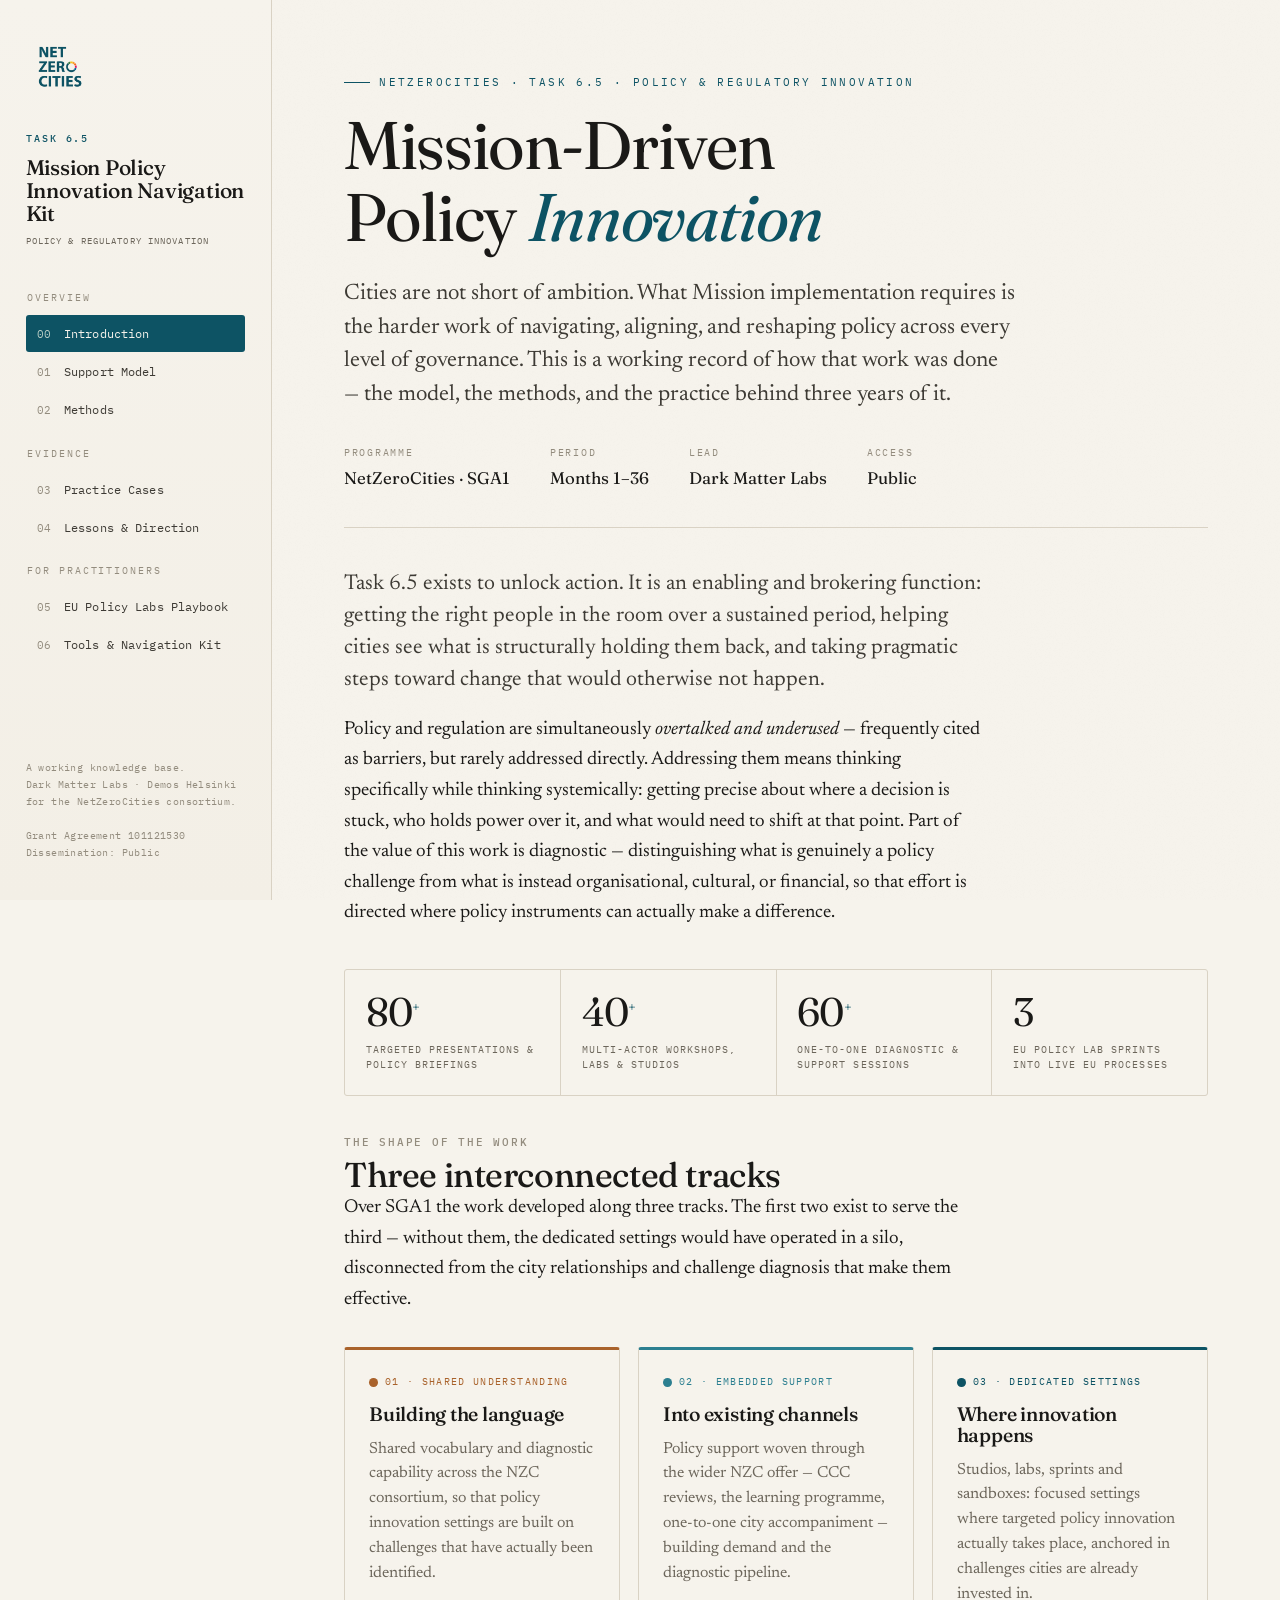
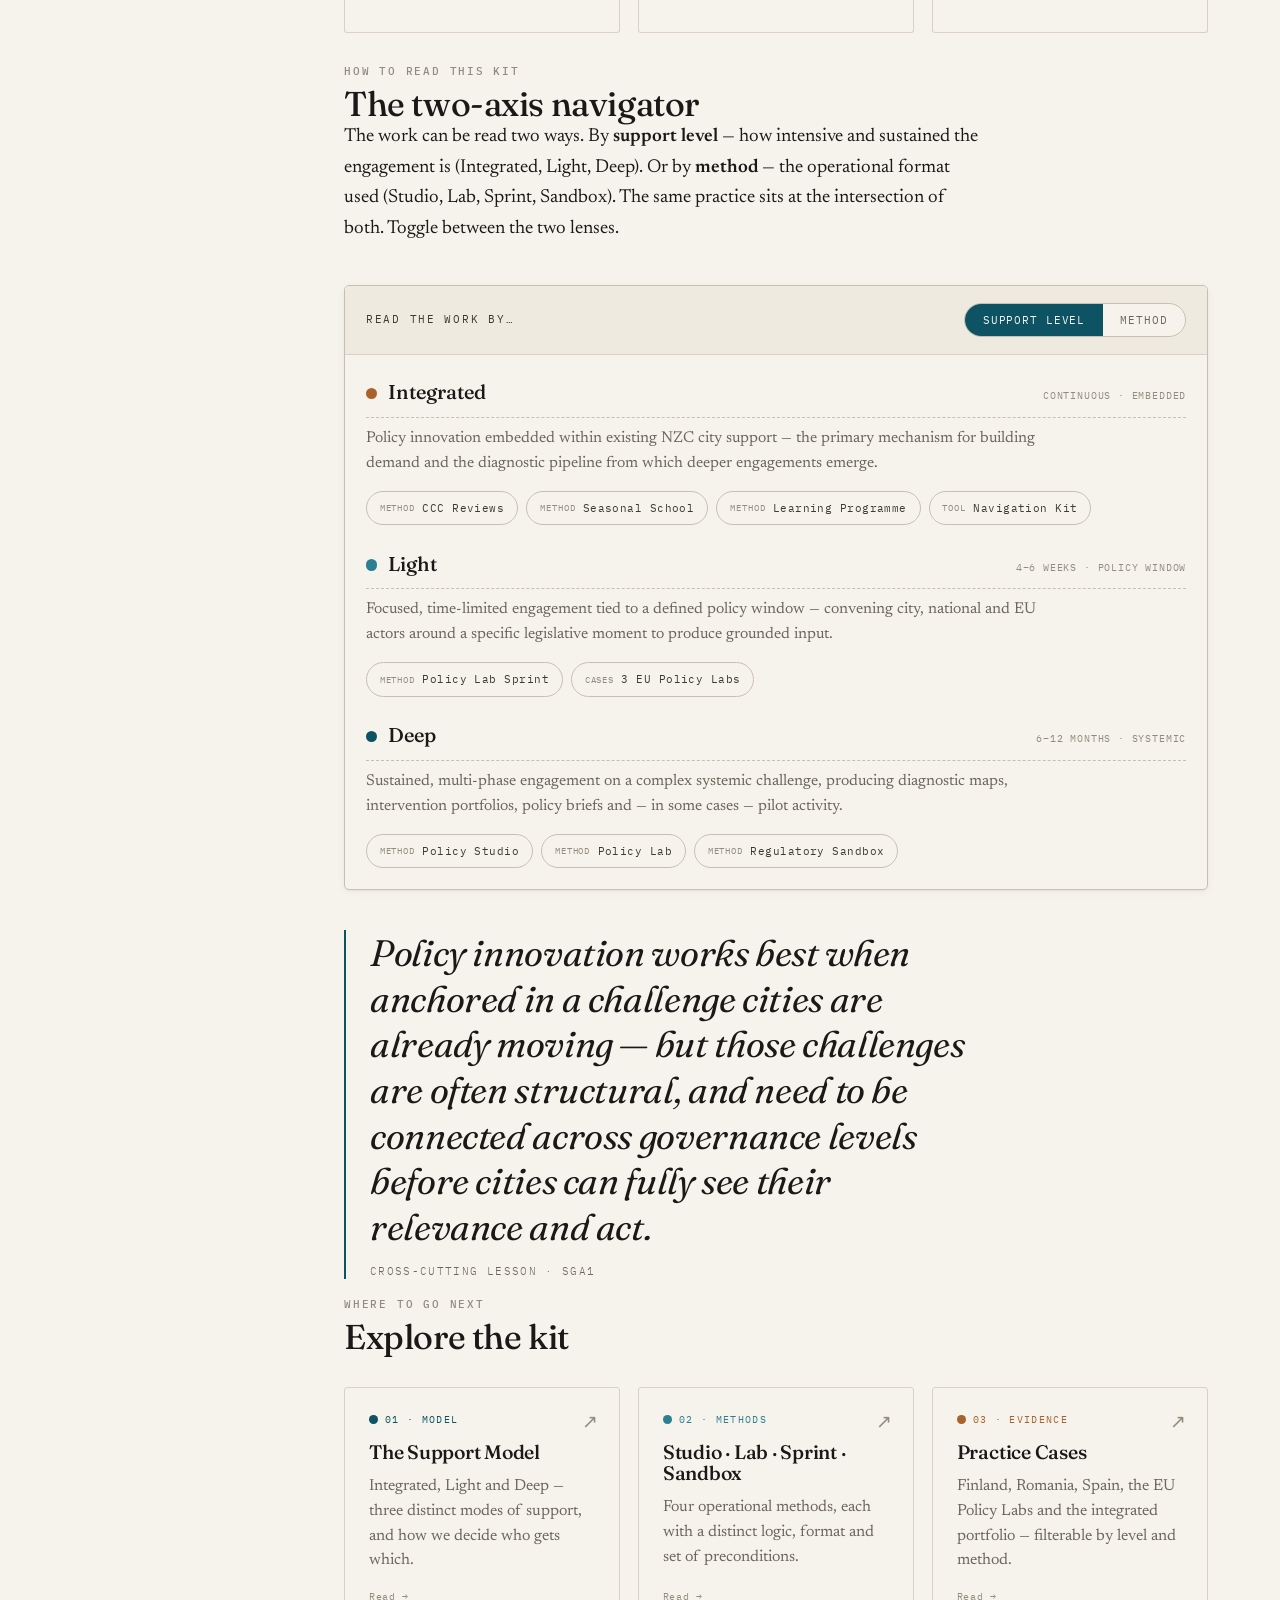
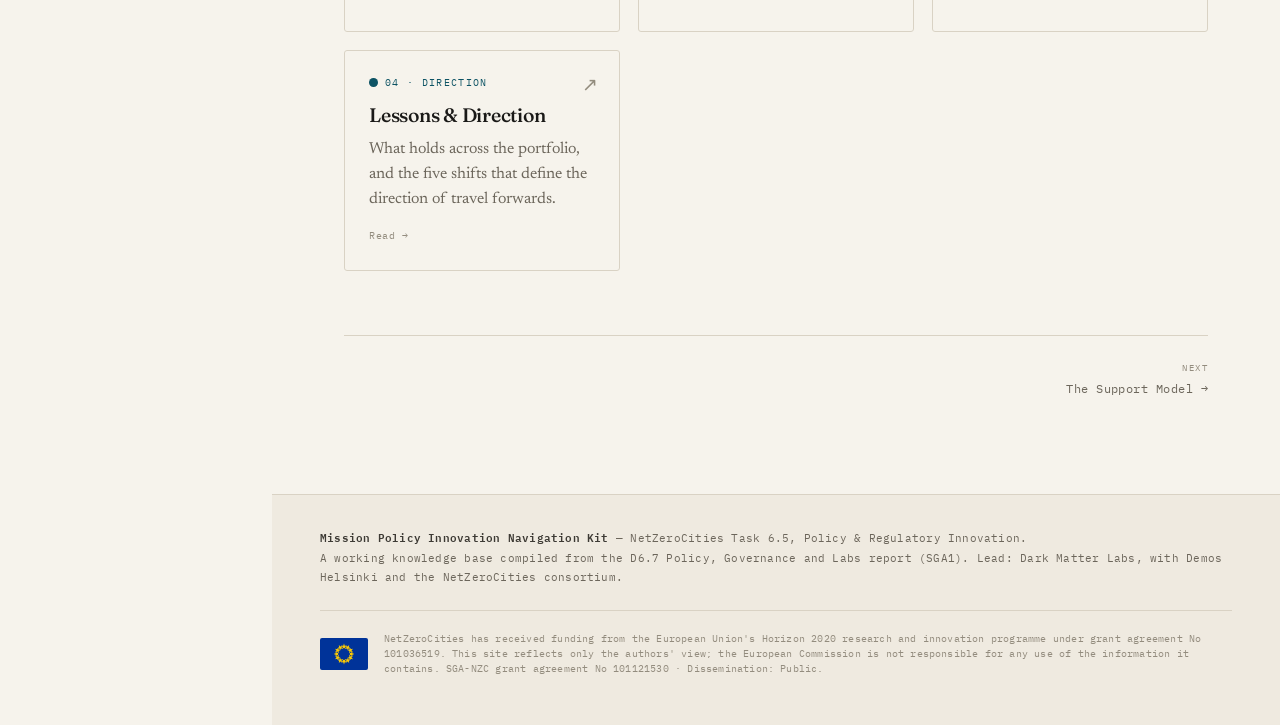
==== commit 48152763: "add updates" ====
--- a/index.html
+++ b/index.html
@@ -3,6 +3,7 @@
 <head>
 <meta charset="utf-8">
 <meta name="viewport" content="width=device-width, initial-scale=1">
+<link rel="icon" href="assets/img/nzc-mark.png">
 <title>Mission Policy Innovation Navigation Kit · NetZeroCities Task 6.5</title>
 <meta name="description" content="A working knowledge base on Mission-Driven Policy Innovation: the Integrated, Light and Deep support model; the methods of Studio, Lab, Sprint and Sandbox; and the practice cases behind them. NetZeroCities Task 6.5 — Policy & Regulatory Innovation.">
 <script>document.documentElement.className += ' js';</script>
@@ -44,7 +45,7 @@
       </section>
 
       <section class="prose reveal">
-        <p class="lead">Task&nbsp;6.5 exists to unlock action, not to produce analysis without change. It is an enabling and brokering function: getting the right people in the room over a sustained period, helping cities identify what is structurally holding them back, and taking pragmatic steps toward change that would not have happened otherwise.</p>
+        <p class="lead">Task&nbsp;6.5 exists to unlock action. It is an enabling and brokering function: getting the right people in the room over a sustained period, helping cities see what is structurally holding them back, and taking pragmatic steps toward change that would otherwise not happen.</p>
         <p>Policy and regulation are simultaneously <em>overtalked and underused</em> — frequently cited as barriers, but rarely addressed directly. Addressing them means thinking specifically while thinking systemically: getting precise about where a decision is stuck, who holds power over it, and what would need to shift at that point. Part of the value of this work is diagnostic — distinguishing what is genuinely a policy challenge from what is instead organisational, cultural, or financial, so that effort is directed where policy instruments can actually make a difference.</p>
       </section>
 
@@ -242,7 +243,21 @@
       <div class="sitefoot__inner">
         <strong>Mission Policy Innovation Navigation Kit</strong> — NetZeroCities Task 6.5, Policy &amp; Regulatory Innovation.<br>
         A working knowledge base compiled from the D6.7 Policy, Governance and Labs report (SGA1). Lead: Dark Matter Labs, with Demos Helsinki and the NetZeroCities consortium.
-        <p class="disclaimer">This site reflects only the authors' view. The European Commission is not responsible for any use that may be made of the information it contains. Grant Agreement No 101121530. Dissemination level: Public.</p>
+        <div class="eu">
+          <svg class="eu__flag" viewBox="0 0 60 40" xmlns="http://www.w3.org/2000/svg" role="img" aria-label="European Union flag">
+            <rect width="60" height="40" fill="#003399"/>
+            <g fill="#FFCC00">
+              <g id="s"><polygon points="30,7 30.9,9.6 33.6,9.6 31.4,11.2 32.2,13.8 30,12.2 27.8,13.8 28.6,11.2 26.4,9.6 29.1,9.6"/></g>
+              <use href="#s" transform="rotate(30 30 20)"/><use href="#s" transform="rotate(60 30 20)"/>
+              <use href="#s" transform="rotate(90 30 20)"/><use href="#s" transform="rotate(120 30 20)"/>
+              <use href="#s" transform="rotate(150 30 20)"/><use href="#s" transform="rotate(180 30 20)"/>
+              <use href="#s" transform="rotate(210 30 20)"/><use href="#s" transform="rotate(240 30 20)"/>
+              <use href="#s" transform="rotate(270 30 20)"/><use href="#s" transform="rotate(300 30 20)"/>
+              <use href="#s" transform="rotate(330 30 20)"/>
+            </g>
+          </svg>
+          <p>NetZeroCities has received funding from the European Union's Horizon 2020 research and innovation programme under grant agreement No 101036519. This site reflects only the authors' view; the European Commission is not responsible for any use of the information it contains. SGA-NZC grant agreement No 101121530 &middot; Dissemination: Public.</p>
+        </div>
       </div>
     </footer>
   </main>
--- a/assets/css/styles.css
+++ b/assets/css/styles.css
@@ -17,18 +17,21 @@
   --hair:         #d9d2c4;
   --hair-strong:  #c8c0ae;
 
-  /* Accent — considered evergreen, not eco-cliché */
-  --accent:       #1c4a3f;
-  --accent-deep:  #123028;
-  --accent-tint:  #dfe8e1;
-
-  /* Functional tier colours */
-  --tier-integrated: #a9622b;  /* clay   */
-  --tier-light:      #2c7382;  /* teal   */
-  --tier-deep:       #1c4a3f;  /* green  */
+  /* Accent — NetZeroCities petrol teal (sampled from the NZC logo, #0d5364) */
+  --accent:       #0d5364;
+  --accent-deep:  #073a47;
+  --accent-tint:  #d6e6ea;
+
+  /* Functional tier colours — a clay-to-petrol scale, on brand with NZC */
+  --tier-integrated: #a9622b;  /* clay        */
+  --tier-light:      #2c7f90;  /* mid teal    */
+  --tier-deep:       #0d5364;  /* NZC petrol  */
   --tier-integrated-tint: #f0e3d5;
-  --tier-light-tint:      #dcebee;
-  --tier-deep-tint:       #dfe8e1;
+  --tier-light-tint:      #d9ebee;
+  --tier-deep-tint:       #d6e6ea;
+
+  /* NZC brand */
+  --nzc: #0d5364;
 
   /* Practitioner / grey-learning highlight */
   --practitioner-bg:   #efe7d7;
@@ -349,6 +352,62 @@
 .sitefoot__inner strong { color: var(--ink-soft); font-weight: 600; }
 .disclaimer { margin-top: 1rem; font-size: .64rem; color: var(--faint); max-width: 44rem; }
 
+/* ---------- NZC logo in rail ---------- */
+.rail__logo { display: block; margin-bottom: .2rem; }
+.rail__logo img { width: 4.4rem; height: auto; }
+.topbar__logo { height: 1.9rem; width: auto; display: block; }
+
+/* ---------- MDPI equation (Mission + Policy + Innovation) ---------- */
+.mdpi-eq { display: grid; grid-template-columns: 1fr auto 1fr auto 1fr; align-items: center; gap: .8rem; margin: 2rem 0; }
+.mdpi-eq .term { border: 1px solid var(--hair); background: var(--paper); border-radius: var(--radius); padding: 1.2rem 1.1rem; text-align: center; }
+.mdpi-eq .term h4 { font-family: var(--display); font-size: 1.25rem; margin-bottom: .5rem; }
+.mdpi-eq .term p { margin: 0; font-size: .92rem; line-height: 1.45; color: var(--muted); }
+.mdpi-eq .op { font-family: var(--display); font-size: 1.8rem; color: var(--accent); text-align: center; }
+.mdpi-eq__result { margin: 0 0 2rem; padding: 1.3rem 1.4rem; background: var(--accent); color: var(--paper); border-radius: var(--radius); text-align: center; }
+.mdpi-eq__result strong { font-family: var(--display); font-weight: 500; font-size: 1.35rem; display: block; margin-bottom: .4rem; }
+.mdpi-eq__result span { font-size: 1.02rem; color: #cfe2e7; }
+@media (max-width: 680px){ .mdpi-eq { grid-template-columns: 1fr; } .mdpi-eq .op { font-size: 1.3rem; } }
+
+/* ---------- Practice blocks (Navigation Kit) ---------- */
+.practice { border: 1px solid var(--hair); border-radius: 5px; overflow: hidden; margin: 1.4rem 0; background: var(--paper); scroll-margin-top: 2rem; }
+.practice__head { padding: 1.1rem 1.4rem; display: flex; align-items: baseline; gap: .9rem; color: var(--paper); }
+.practice__n { font-family: var(--mono); font-size: .7rem; letter-spacing: .14em; opacity: .8; }
+.practice__head h3 { font-size: 1.4rem; color: var(--paper); }
+.practice__head .sub { margin-left: auto; font-family: var(--mono); font-size: .62rem; letter-spacing: .06em; text-transform: uppercase; opacity: .85; text-align: right; }
+.practice__body { padding: 1.4rem; }
+.p4grid { display: grid; grid-template-columns: repeat(auto-fit, minmax(11rem,1fr)); gap: 1.2rem 1.5rem; }
+.p4grid h4 { font-family: var(--mono); font-size: .62rem; letter-spacing: .14em; text-transform: uppercase; color: var(--faint); margin: 0 0 .5rem; font-weight: 500; }
+.p4grid p, .p4grid ul { margin: 0; font-size: .98rem; line-height: 1.5; }
+.p4grid ul { padding-left: 1.05rem; }
+.p4grid li { margin-bottom: .35rem; }
+/* practice colour bands (echoing the Navigation Kit deck) */
+.pr-1 .practice__head { background: #3f7d6e; }   /* strategic agenda — teal-green */
+.pr-2 .practice__head { background: #6d5f9c; }   /* understanding — purple */
+.pr-3 .practice__head { background: #c69a2e; }   /* curating — ochre */
+.pr-4 .practice__head { background: #5c8a52; }   /* formalising — green */
+.pr-5 .practice__head { background: var(--accent); } /* reflect & learn — petrol */
+
+/* default → mission-driven shift */
+.shiftbox { margin-top: 1.3rem; padding-top: 1.2rem; border-top: 1px solid var(--hair); display: grid; grid-template-columns: 1fr auto 1fr; gap: 1rem; align-items: stretch; }
+.shiftbox__col { }
+.shiftbox__label { font-family: var(--mono); font-size: .58rem; letter-spacing: .12em; text-transform: uppercase; margin-bottom: .5rem; display: block; }
+.shiftbox__col.from .shiftbox__label { color: var(--faint); }
+.shiftbox__col.to .shiftbox__label { color: var(--accent); }
+.shiftbox ul { margin: 0; padding-left: 1rem; font-size: .92rem; line-height: 1.45; color: var(--ink-soft); }
+.shiftbox li { margin-bottom: .4rem; }
+.shiftbox .arrow { align-self: center; color: var(--accent); font-size: 1.3rem; }
+.shiftbox__col.from { opacity: .72; }
+@media (max-width: 680px){ .shiftbox { grid-template-columns: 1fr; } .shiftbox .arrow { transform: rotate(90deg); } }
+
+/* ---------- Kit process diagram ---------- */
+.kit-diagram { margin: 2rem 0; border: 1px solid var(--hair); border-radius: 5px; background: var(--paper); padding: 1.2rem; overflow-x: auto; }
+.kit-diagram svg { display: block; width: 100%; height: auto; min-width: 34rem; }
+
+/* ---------- EU / funding footer ---------- */
+.eu { display: flex; align-items: center; gap: 1rem; margin-top: 1.4rem; padding-top: 1.2rem; border-top: 1px solid var(--hair); }
+.eu__flag { flex: none; width: 3rem; height: 2rem; border-radius: 2px; }
+.eu p { margin: 0; font-family: var(--mono); font-size: .6rem; line-height: 1.6; color: var(--faint); letter-spacing: .02em; }
+
 /* ---------- Reveal on load ----------
    Pure CSS, triggered by the tiny inline <head> script that adds `.js`.
    Deliberately TRANSFORM-ONLY: the element is always fully opaque, so if
@@ -379,7 +438,7 @@
     position: sticky; top: 0; z-index: 40; padding: .9rem var(--gutter);
     background: rgba(246,243,236,.9); backdrop-filter: blur(8px); border-bottom: 1px solid var(--hair);
   }
-  .topbar__brand { font-family: var(--display); font-size: 1.05rem; text-decoration: none; color: var(--ink); }
+  .topbar__brand { display: flex; align-items: center; gap: .6rem; font-family: var(--display); font-size: 1.05rem; text-decoration: none; color: var(--ink); }
   .topbar__brand small { display: block; font-family: var(--mono); font-size: .54rem; letter-spacing: .14em; text-transform: uppercase; color: var(--muted); }
   .menu-btn { border: 1px solid var(--hair-strong); background: var(--paper); border-radius: var(--radius); padding: .5rem .8rem; font-family: var(--mono); font-size: .68rem; letter-spacing: .1em; text-transform: uppercase; cursor: pointer; }
   .scrim { position: fixed; inset: 0; background: rgba(26,25,23,.35); opacity: 0; pointer-events: none; transition: opacity .3s ease; z-index: 45; }
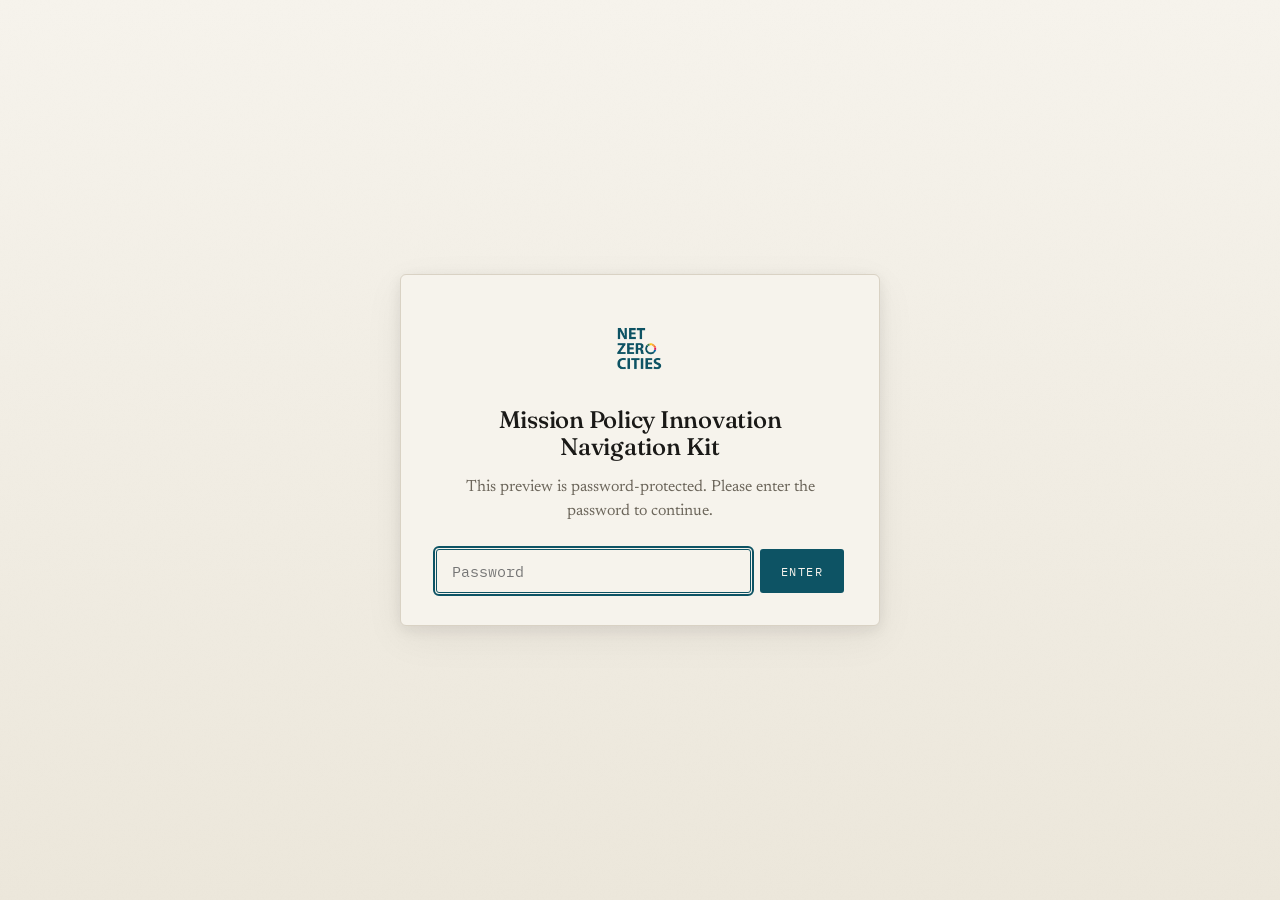
==== commit 810a9b88: "add password" ====
--- a/index.html
+++ b/index.html
@@ -6,7 +6,7 @@
 <link rel="icon" href="assets/img/nzc-mark.png">
 <title>Mission Policy Innovation Navigation Kit · NetZeroCities Task 6.5</title>
 <meta name="description" content="A working knowledge base on Mission-Driven Policy Innovation: the Integrated, Light and Deep support model; the methods of Studio, Lab, Sprint and Sandbox; and the practice cases behind them. NetZeroCities Task 6.5 — Policy & Regulatory Innovation.">
-<script>document.documentElement.className += ' js';</script>
+<script>document.documentElement.className += ' js';try{if(sessionStorage.getItem('nzc_gate')!=='1')document.documentElement.classList.add('gate-locked');}catch(e){document.documentElement.classList.add('gate-locked');}</script>
 <link rel="preconnect" href="https://fonts.googleapis.com">
 <link rel="preconnect" href="https://fonts.gstatic.com" crossorigin>
 <link href="https://fonts.googleapis.com/css2?family=Fraunces:ital,opsz,wght@0,9..144,300..600;1,9..144,300..500&family=IBM+Plex+Mono:wght@400;500&family=Newsreader:ital,opsz,wght@0,6..72,400..600;1,6..72,400..500&display=swap" rel="stylesheet">
@@ -262,6 +262,7 @@
     </footer>
   </main>
 </div>
+<script src="assets/js/gate.js"></script>
 <script src="assets/js/app.js"></script>
 </body>
 </html>
--- a/assets/css/styles.css
+++ b/assets/css/styles.css
@@ -453,3 +453,49 @@
   body { font-size: 1.08rem; }
   .navigator__head { flex-direction: column; align-items: flex-start; }
 }
+
+/* ---------- Password gate (temporary, client-side) ---------- */
+html.gate-locked { overflow: hidden; }
+html.gate-locked body { overflow: hidden; }
+html.gate-locked .shell,
+html.gate-locked .topbar,
+html.gate-locked .scrim { display: none !important; }
+
+.gate {
+  position: fixed; inset: 0; z-index: 200;
+  display: flex; align-items: center; justify-content: center;
+  padding: 1.5rem;
+  background: linear-gradient(180deg, #f6f3ec 0%, #ece7db 100%);
+}
+.gate::before {
+  content: ""; position: absolute; inset: 0; pointer-events: none; opacity: .5;
+  background-image: url("data:image/svg+xml,%3Csvg xmlns='http://www.w3.org/2000/svg' width='140' height='140'%3E%3Cfilter id='n'%3E%3CfeTurbulence type='fractalNoise' baseFrequency='.85' numOctaves='2' stitchTiles='stitch'/%3E%3CfeColorMatrix type='saturate' values='0'/%3E%3C/filter%3E%3Crect width='100%25' height='100%25' filter='url(%23n)' opacity='.035'/%3E%3C/svg%3E");
+}
+.gate__card {
+  position: relative; z-index: 1;
+  width: min(30rem, 100%); background: var(--paper);
+  border: 1px solid var(--hair); border-radius: 6px; box-shadow: var(--shadow-md);
+  padding: 2.4rem 2.2rem 2rem; text-align: center;
+}
+.gate__logo { width: 4.5rem; height: auto; margin: 0 auto 1.4rem; display: block; }
+.gate__title { font-family: var(--display); font-size: 1.5rem; font-weight: 500; line-height: 1.12; letter-spacing: -.01em; }
+.gate__sub { font-family: var(--body); font-size: 1rem; line-height: 1.5; color: var(--muted); margin: .9rem 0 1.6rem; }
+.gate__form { display: flex; gap: .6rem; }
+.gate__input {
+  flex: 1; font-family: var(--mono); font-size: .95rem; padding: .7rem .9rem;
+  border: 1px solid var(--hair-strong); border-radius: var(--radius); background: var(--paper); color: var(--ink);
+}
+.gate__input:focus { outline: 2px solid var(--accent); outline-offset: 1px; border-color: var(--accent); }
+.gate__btn {
+  font-family: var(--mono); font-size: .72rem; letter-spacing: .12em; text-transform: uppercase;
+  border: 0; background: var(--accent); color: var(--paper); padding: .7rem 1.3rem; border-radius: var(--radius); cursor: pointer;
+  transition: background .18s ease;
+}
+.gate__btn:hover { background: var(--accent-deep); }
+.gate__err { font-family: var(--mono); font-size: .72rem; letter-spacing: .02em; color: #a3341f; margin: 1rem 0 0; }
+.gate__card--shake { animation: gateShake .4s cubic-bezier(.36,.07,.19,.97); }
+@keyframes gateShake {
+  10%,90%{transform:translateX(-1px)} 20%,80%{transform:translateX(2px)}
+  30%,50%,70%{transform:translateX(-4px)} 40%,60%{transform:translateX(4px)}
+}
+@media (prefers-reduced-motion: reduce){ .gate__card--shake { animation: none; } }
